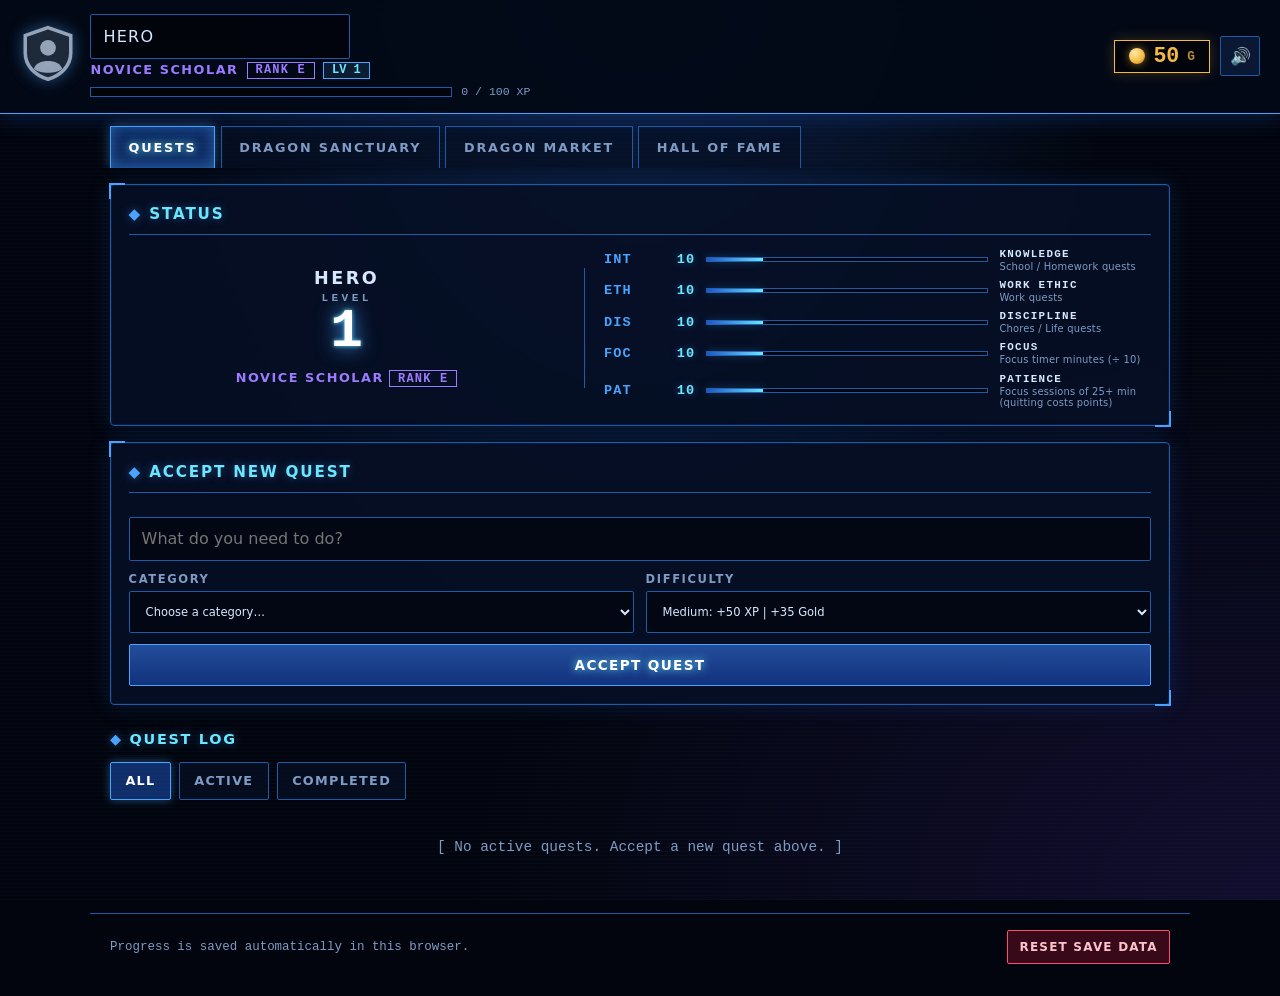
==== index.html @ 3d20ad60 "Add Solo Leveling-style task tracker and dragon focus timer app Quest board with status window, rank" ====
<!DOCTYPE html>
<html lang="en">
<head>
  <meta charset="UTF-8">
  <meta name="viewport" content="width=device-width, initial-scale=1">
  <title>Dragon Quest: Tasks &amp; Focus</title>
  <link rel="stylesheet" href="css/styles.css">
</head>
<body>

  <!-- ===== HEADER: player profile + currency ===== -->
  <header class="app-header">
    <div class="profile">
      <div id="avatar" class="avatar" aria-hidden="true"></div>
      <div class="profile-text">
        <input id="playerName" class="name-input" type="text" maxlength="20" aria-label="Player name" spellcheck="false">
        <div class="profile-sub">
          <span id="playerTitle" class="title-badge"></span>
          <span id="playerRank" class="rank-badge"></span>
          <span id="playerLevel" class="level-badge"></span>
        </div>
        <div class="xp-wrap" title="Experience">
          <div class="bar"><div id="xpFill" class="bar-fill"></div></div>
          <span id="xpText" class="bar-label"></span>
        </div>
      </div>
    </div>
    <div class="header-right">
      <div class="gold-counter" title="Gold">
        <span class="coin" aria-hidden="true"></span>
        <span id="goldValue">0</span>
      </div>
      <button id="muteBtn" class="icon-btn" type="button" aria-label="Toggle sound">🔊</button>
    </div>
  </header>

  <!-- ===== NAVIGATION ===== -->
  <nav class="tabs" role="tablist">
    <button class="tab active" data-tab="quests" role="tab" type="button">Quests</button>
    <button class="tab" data-tab="sanctuary" role="tab" type="button">Dragon Sanctuary</button>
    <button class="tab" data-tab="market" role="tab" type="button">Dragon Market</button>
    <button class="tab" data-tab="hall" role="tab" type="button">Hall of Fame</button>
  </nav>

  <main>
    <!-- ===== MODULE B: QUEST BOARD ===== -->
    <section id="tab-quests" class="panel active">
      <!-- Status window: rendered by renderStatus() in tasks.js -->
      <div id="statusWindow" class="card status-window"></div>

      <form id="taskForm" class="card task-form" autocomplete="off">
        <h2>Accept New Quest</h2>
        <input id="taskTitle" type="text" maxlength="100" placeholder="What do you need to do?" required aria-label="Task name">
        <div class="form-row">
          <label>Category
            <select id="taskCategory" required>
              <option value="" selected disabled>Choose a category…</option>
              <option value="Homework">School / Homework → trains Knowledge</option>
              <option value="Work">Work → trains Work Ethic</option>
              <option value="Personal">Chores / Life → trains Discipline</option>
            </select>
          </label>
          <label>Difficulty
            <select id="taskDifficulty">
              <option value="Easy">Easy: +25 XP | +15 Gold</option>
              <option value="Medium" selected>Medium: +50 XP | +35 Gold</option>
              <option value="Hard">Hard: +100 XP | +75 Gold</option>
            </select>
          </label>
        </div>
        <button class="btn primary" type="submit">Accept Quest</button>
      </form>

      <h2 class="section-title">Quest Log</h2>
      <div class="filters" role="group" aria-label="Filter quests">
        <button class="chip active" data-filter="all" type="button">All</button>
        <button class="chip" data-filter="active" type="button">Active</button>
        <button class="chip" data-filter="completed" type="button">Completed</button>
      </div>
      <ul id="taskList" class="task-list"></ul>
    </section>

    <!-- ===== MODULE C: DRAGON SANCTUARY ===== -->
    <section id="tab-sanctuary" class="panel">
      <div class="sanctuary-grid">
        <div class="card dragon-card">
          <div id="dragonStage" class="dragon-stage"></div>
          <input id="dragonName" class="name-input center" type="text" maxlength="20" aria-label="Dragon name" spellcheck="false">
          <div id="dragonMeta" class="dragon-meta"></div>
          <div class="growth-wrap">
            <div class="bar tall"><div id="growthFill" class="bar-fill"></div></div>
            <div class="growth-text"><span id="growthText"></span><span id="speedText"></span></div>
          </div>
          <div id="adultBanner" class="banner hidden">
            Your dragon is fully grown! You can now archive it to the Hall of Fame and purchase a New Egg in the Dragon Market.
          </div>
        </div>

        <div class="card timer-card">
          <h2>Focus Timer</h2>
          <div id="clock" class="clock">25:00</div>
          <div id="presets" class="presets">
            <button class="chip" data-min="15" type="button">15 min</button>
            <button class="chip active" data-min="25" type="button">25 min</button>
            <button class="chip" data-min="45" type="button">45 min</button>
            <button class="chip" data-min="60" type="button">60 min</button>
          </div>
          <label class="custom-min">Custom minutes (1–180)
            <input id="customMin" type="number" min="1" max="180" step="1" placeholder="e.g. 30">
          </label>
          <div class="controls">
            <button id="startBtn" class="btn primary" type="button">Start Focus</button>
            <button id="pauseBtn" class="btn" type="button">Pause</button>
            <button id="abandonBtn" class="btn danger" type="button">Abandon Session</button>
          </div>
          <div id="sessionNote" class="note"></div>
          <div class="items-row">
            <span id="itemBerry" class="item-pill"></span>
            <button id="usePotionBtn" class="btn small" type="button"></button>
          </div>
        </div>
      </div>
    </section>

    <!-- ===== MODULE D: DRAGON MARKET ===== -->
    <section id="tab-market" class="panel"><div id="marketRoot"></div></section>

    <!-- ===== MODULE E: HALL OF FAME ===== -->
    <section id="tab-hall" class="panel"><div id="hallRoot"></div></section>
  </main>

  <footer class="app-footer">
    <span>Progress is saved automatically in this browser.</span>
    <button id="resetBtn" class="btn danger small" type="button">Reset Save Data</button>
  </footer>

  <!-- Overlays -->
  <div id="notifyLayer" class="notify-layer" aria-live="polite"></div>
  <div id="floatLayer" class="float-layer" aria-live="polite"></div>
  <div id="modalRoot"></div>

  <!-- Classic scripts (no modules) so this file works when opened directly. Order matters. -->
  <script src="js/state.js"></script>
  <script src="js/audio.js"></script>
  <script src="js/ui.js"></script>
  <script src="js/dragon.js"></script>
  <script src="js/tasks.js"></script>
  <script src="js/timer.js"></script>
  <script src="js/shop.js"></script>
  <script src="js/hall.js"></script>
  <script src="js/main.js"></script>
</body>
</html>
---- css/styles.css ----
/* ==========================================================================
   styles.css: "System" interface theme (Solo Leveling inspired).
   Dark void + translucent blue holographic windows with glowing borders and
   corner brackets. All colors live in the :root tokens below.
   ========================================================================== */
:root {
  --bg: #02050d;
  --panel: rgba(6, 16, 38, .86);
  --panel-2: rgba(14, 32, 66, .75);
  --line: #1d5aa8;
  --line-hi: #4aa3ff;
  --glow: rgba(74, 163, 255, .45);
  --text: #d6e8ff;
  --muted: #7f9bc4;
  --accent: #4aa3ff;
  --cyan: #6be6ff;
  --violet: #9b7bff;
  --gold: #f5b942;       /* currency + rewards only, so Gold pops on the blue UI */
  --green: #34d399;
  --red: #ff4d6d;
  --radius: 4px;
  --font: "Bahnschrift", "Segoe UI", system-ui, -apple-system, Roboto, sans-serif;
  --mono: "Cascadia Mono", Consolas, "Courier New", monospace;
}
* { box-sizing: border-box; }
html { -webkit-text-size-adjust: 100%; }
body {
  margin: 0; color: var(--text); font-family: var(--font); line-height: 1.45; min-height: 100vh;
  background-color: var(--bg);
  background-image:
    radial-gradient(ellipse at 50% -20%, rgba(40, 110, 230, .28) 0, transparent 55%),
    radial-gradient(ellipse at 100% 100%, rgba(100, 60, 220, .16) 0, transparent 45%),
    repeating-linear-gradient(0deg, rgba(74, 163, 255, .035) 0 1px, transparent 1px 4px);
  background-attachment: fixed;
}
h1, h2, h3 { margin: 0 0 .5rem; font-weight: 700; letter-spacing: .12em; text-transform: uppercase; }
h2 { font-size: 1rem; } h3 { font-size: .95rem; }
p { margin: .35rem 0; }
.muted { color: var(--muted); font-size: .88rem; }
.hidden { display: none !important; }
:focus-visible { outline: 2px solid var(--cyan); outline-offset: 2px; }

/* ----- System window (every .card) ----- */
.card {
  position: relative; background: var(--panel); border: 1px solid var(--line); border-radius: var(--radius); padding: 1.1rem;
  box-shadow: 0 0 0 1px rgba(74, 163, 255, .08) inset, 0 0 22px rgba(30, 90, 200, .22);
  backdrop-filter: blur(3px);
}
.card::before, .card::after { content: ""; position: absolute; width: 14px; height: 14px; pointer-events: none; border: 2px solid var(--line-hi); }
.card::before { top: -2px; left: -2px; border-right: none; border-bottom: none; }
.card::after { bottom: -2px; right: -2px; border-left: none; border-top: none; }
.card > h2:first-child, .window-title {
  color: var(--cyan); font-size: .95rem; padding-bottom: .55rem; margin-bottom: .8rem;
  border-bottom: 1px solid var(--line); text-shadow: 0 0 10px var(--glow);
}
.card > h2:first-child::before, .window-title::before { content: "◆ "; color: var(--accent); }

/* ----- Header ----- */
.app-header {
  display: flex; justify-content: space-between; align-items: center; gap: 1rem; flex-wrap: wrap;
  padding: .9rem 1.25rem; background: rgba(3, 9, 22, .93); border-bottom: 1px solid var(--line-hi);
  box-shadow: 0 2px 22px rgba(30, 100, 230, .3); position: sticky; top: 0; z-index: 20; backdrop-filter: blur(6px);
}
.profile { display: flex; align-items: center; gap: .9rem; flex: 1 1 320px; min-width: 0; }
.avatar { flex: none; filter: drop-shadow(0 0 8px var(--glow)); }
.profile-text { flex: 1; min-width: 0; }
.name-input {
  background: transparent; border: 1px dashed transparent; color: var(--text); font: 700 1.15rem var(--font);
  letter-spacing: .08em; text-transform: uppercase; padding: .1rem .35rem; border-radius: 2px; width: 100%; max-width: 260px;
}
.name-input:hover, .name-input:focus { border-color: var(--line); background: rgba(0, 0, 0, .3); }
.name-input.center { text-align: center; margin: .5rem auto; display: block; }
.profile-sub { display: flex; gap: .5rem; align-items: center; margin: .15rem 0 .35rem; flex-wrap: wrap; }
.title-badge { color: var(--violet); font-size: .8rem; font-weight: 700; letter-spacing: .12em; text-transform: uppercase; }
.level-badge { border: 1px solid var(--line-hi); color: var(--cyan); font: 700 .75rem var(--mono); padding: .05rem .5rem; background: rgba(74, 163, 255, .12); }
.rank-badge { border: 1px solid var(--violet); color: var(--violet); font: 700 .75rem var(--mono); padding: .05rem .5rem; letter-spacing: .1em; }
.xp-wrap { display: flex; align-items: center; gap: .6rem; max-width: 440px; }
.bar { flex: 1; height: 10px; background: rgba(0, 0, 0, .55); border: 1px solid var(--line); position: relative; overflow: hidden; }
.bar.tall { height: 16px; }
.bar-fill {
  height: 100%; width: 0; transition: width .7s ease;
  background: linear-gradient(90deg, #1b56c8, var(--accent) 70%, var(--cyan)); box-shadow: 0 0 12px var(--glow);
}
#growthFill { background: linear-gradient(90deg, #0d8f6e, var(--green)); box-shadow: 0 0 12px rgba(52, 211, 153, .4); }
.bar-label { font: .72rem var(--mono); color: var(--muted); white-space: nowrap; }
.header-right { display: flex; align-items: center; gap: .6rem; }
.gold-counter {
  display: flex; align-items: center; gap: .5rem; font: 700 1.35rem var(--mono); color: var(--gold);
  background: rgba(0, 0, 0, .5); border: 1px solid var(--gold); padding: .2rem .9rem; box-shadow: 0 0 14px rgba(245, 185, 66, .22);
}
.gold-counter::after { content: "G"; font-size: .8rem; opacity: .75; }
.coin { width: 16px; height: 16px; border-radius: 50%; background: radial-gradient(circle at 35% 30%, #ffe9a8, var(--gold) 60%, #a86a0a); box-shadow: 0 0 8px rgba(245, 185, 66, .6); }
.icon-btn { background: rgba(14, 32, 66, .7); border: 1px solid var(--line); color: var(--text); width: 40px; height: 40px; cursor: pointer; font-size: 1.05rem; border-radius: 2px; }
.icon-btn:hover { border-color: var(--cyan); box-shadow: 0 0 10px var(--glow); }

/* ----- Tabs ----- */
.tabs { display: flex; gap: .35rem; padding: .8rem 1.25rem 0; overflow-x: auto; max-width: 1100px; margin: 0 auto; scrollbar-width: none; }
.tabs::-webkit-scrollbar { display: none; }
.tab {
  flex: none; background: rgba(6, 16, 38, .7); color: var(--muted); border: 1px solid var(--line); border-bottom: none;
  padding: .6rem 1.1rem; cursor: pointer; font: 700 .8rem var(--font); letter-spacing: .14em; text-transform: uppercase; min-height: 42px;
}
.tab:hover { color: var(--text); }
.tab.active { color: #fff; background: rgba(30, 90, 200, .45); border-color: var(--line-hi); box-shadow: 0 -2px 14px var(--glow) inset, 0 0 12px var(--glow); text-shadow: 0 0 8px var(--cyan); }
main { max-width: 1100px; margin: 0 auto; padding: 1rem 1.25rem 2rem; }
.panel { display: none; animation: fade .3s ease; }
.panel.active { display: block; }
@keyframes fade { from { opacity: 0; transform: translateY(6px); } to { opacity: 1; transform: none; } }

/* ----- Buttons, chips, inputs ----- */
.btn {
  background: rgba(14, 32, 66, .75); color: var(--text); border: 1px solid var(--line); border-radius: 2px;
  padding: .6rem 1rem; font: 700 .85rem var(--font); letter-spacing: .1em; text-transform: uppercase; cursor: pointer; min-height: 42px;
  transition: box-shadow .15s, border-color .15s, background .15s;
}
.btn:hover:not(:disabled) { border-color: var(--cyan); box-shadow: 0 0 14px var(--glow); background: rgba(30, 90, 200, .35); }
.btn.primary { border-color: var(--line-hi); background: linear-gradient(180deg, rgba(60, 130, 255, .55), rgba(30, 80, 200, .55)); color: #fff; text-shadow: 0 0 8px var(--cyan); }
.btn.danger { border-color: var(--red); color: #ffc2cd; background: rgba(120, 15, 40, .45); }
.btn.danger:hover:not(:disabled) { box-shadow: 0 0 14px rgba(255, 77, 109, .5); border-color: var(--red); background: rgba(160, 20, 50, .55); }
.btn.small { padding: .35rem .7rem; min-height: 34px; font-size: .75rem; }
.btn:disabled { opacity: .4; cursor: not-allowed; }
.btn small { text-transform: none; letter-spacing: 0; font-weight: 500; opacity: .85; }
.chip { background: rgba(6, 16, 38, .7); color: var(--muted); border: 1px solid var(--line); border-radius: 2px; padding: .4rem .9rem; cursor: pointer; font: 700 .8rem var(--font); letter-spacing: .1em; text-transform: uppercase; min-height: 38px; }
.chip.active { color: #fff; border-color: var(--line-hi); background: rgba(30, 90, 200, .5); box-shadow: 0 0 10px var(--glow); }
.chip:disabled { opacity: .45; cursor: not-allowed; }
input[type=text], input[type=number], select {
  width: 100%; background: rgba(0, 0, 0, .45); color: var(--text); border: 1px solid var(--line); border-radius: 2px; padding: .6rem .75rem; font: inherit; min-height: 42px;
}
input[type=text]:focus, input[type=number]:focus, select:focus { border-color: var(--cyan); box-shadow: 0 0 10px var(--glow); outline: none; }
label { display: block; font: 700 .72rem var(--font); letter-spacing: .14em; text-transform: uppercase; color: var(--muted); }
label > select, label > input { margin-top: .3rem; text-transform: none; letter-spacing: normal; font-weight: 400; }
.badge { display: inline-block; font: 700 .68rem var(--mono); letter-spacing: .06em; text-transform: uppercase; padding: .1rem .5rem; border: 1px solid var(--line); background: rgba(14, 32, 66, .6); margin-right: .3rem; }
.badge.diff-Easy { color: #8be9b0; border-color: #2c7a55; }
.badge.diff-Medium { color: #7fc8ff; border-color: var(--line-hi); }
.badge.diff-Hard { color: #ff8da3; border-color: #a8324b; }
.badge.sleepy { color: #c4b5fd; border-color: #7c3aed; }
.badge.stage { color: var(--cyan); border-color: var(--line-hi); }
.badge.el-Fire { color: #fb923c; } .badge.el-Ice { color: #67e8f9; } .badge.el-Forest { color: #6ee7b7; } .badge.el-Storm { color: #c4b5fd; } .badge.el-Cosmic { color: #e879f9; }
.banner { margin: .8rem 0; padding: .7rem .9rem; border: 1px solid var(--green); background: rgba(52, 211, 153, .1); }
.banner.lock { border-color: var(--red); background: rgba(255, 77, 109, .1); }
.note { color: var(--muted); font-size: .88rem; margin-top: .6rem; text-align: center; }
.empty { text-align: center; color: var(--muted); padding: 1.5rem; list-style: none; font-family: var(--mono); font-size: .9rem; }
.section-title { margin: 1.5rem 0 .75rem; color: var(--cyan); font-size: .9rem; text-shadow: 0 0 10px var(--glow); }
.section-title::before { content: "◆ "; color: var(--accent); }
.big { font-size: 1.15rem; } .gold-text { color: var(--gold); font-weight: 700; font-family: var(--mono); }

/* ----- Status window ----- */
.status-window { margin-bottom: 1rem; }
.status-grid { display: grid; grid-template-columns: 1fr 1.2fr; gap: 1.2rem; align-items: center; }
.status-id { text-align: center; border-right: 1px solid var(--line); padding-right: 1.2rem; }
.status-name { font: 700 1.1rem var(--font); letter-spacing: .14em; text-transform: uppercase; overflow-wrap: anywhere; }
.status-level { font: 800 3.4rem/1 var(--mono); color: #fff; text-shadow: 0 0 20px var(--accent), 0 0 4px var(--cyan); margin: .35rem 0; }
.status-level small { display: block; font-size: .7rem; letter-spacing: .3em; color: var(--muted); text-shadow: none; }
.stat-list { display: grid; gap: .45rem; }
.stat-row { display: flex; align-items: center; gap: .7rem; font: 700 .85rem var(--mono); letter-spacing: .08em; }
.stat-row .stat-name { width: 2.6rem; flex: none; color: var(--accent); }
.stat-row .stat-hint { width: 9.5rem; flex: none; font-size: .68rem; line-height: 1.2; color: var(--text); letter-spacing: .12em; text-transform: uppercase; }
.stat-row .stat-hint small { display: block; font: 500 .62rem var(--font); letter-spacing: .02em; text-transform: none; color: var(--muted); }
.stat-row .stat-val { width: 2.4rem; text-align: right; color: var(--cyan); text-shadow: 0 0 8px var(--glow); }
.stat-row .stat-bar { flex: 1; height: 5px; background: rgba(0, 0, 0, .55); border: 1px solid var(--line); }
.stat-row .stat-bar i { display: block; height: 100%; background: linear-gradient(90deg, #1b56c8, var(--cyan)); box-shadow: 0 0 8px var(--glow); }

/* ----- Quest Board ----- */
.task-form { display: grid; gap: .7rem; margin-bottom: 1rem; }
.form-row { display: grid; grid-template-columns: 1fr 1fr; gap: .7rem; }
.filters { display: flex; gap: .5rem; margin-bottom: .8rem; flex-wrap: wrap; }
.task-list { list-style: none; margin: 0; padding: 0; display: grid; gap: .65rem; }
.task {
  position: relative; display: flex; align-items: center; gap: .9rem; background: var(--panel); border: 1px solid var(--line);
  border-left: 3px solid var(--accent); padding: .8rem .95rem; box-shadow: 0 0 14px rgba(30, 90, 200, .15); transition: border-color .2s, box-shadow .2s;
}
.task:hover { border-color: var(--line-hi); box-shadow: 0 0 18px var(--glow); }
.task.done { border-left-color: var(--green); opacity: .6; }
.task.done .task-title { text-decoration: line-through; text-decoration-color: var(--green); }
.task-check {
  appearance: none; -webkit-appearance: none; flex: none; width: 26px; height: 26px; cursor: pointer; margin: 0;
  border: 1px solid var(--line-hi); background: rgba(0, 0, 0, .5); display: grid; place-content: center;
}
.task-check:hover { box-shadow: 0 0 10px var(--glow); }
.task-check::after { content: "✓"; color: var(--green); font: 900 1rem var(--font); transform: scale(0); transition: transform .15s; text-shadow: 0 0 8px var(--green); }
.task-check:checked { border-color: var(--green); }
.task-check:checked::after { transform: scale(1); }
.task-main { flex: 1; min-width: 0; }
.task-title { font-weight: 600; overflow-wrap: anywhere; letter-spacing: .02em; }
.task-meta { margin-top: .3rem; display: flex; flex-wrap: wrap; align-items: center; gap: .15rem; }
.goal { font: 700 .72rem var(--mono); color: var(--muted); margin-right: .5rem; letter-spacing: .08em; }
.task.done .goal { color: var(--green); }
.reward { font: 700 .72rem var(--mono); color: var(--gold); letter-spacing: .04em; }
.del:hover { border-color: var(--red); color: var(--red); box-shadow: 0 0 10px rgba(255, 77, 109, .4); }

/* ----- Sanctuary (dragon: not redesigned yet, inherits theme) ----- */
.sanctuary-grid { display: grid; grid-template-columns: 1fr 1fr; gap: 1rem; }
.dragon-card { text-align: center; }
.dragon-stage { width: min(280px, 80%); margin: 0 auto; }
.dragon-svg { width: 100%; height: auto; filter: drop-shadow(0 0 14px rgba(74, 163, 255, .3)); }
.dragon-svg.wobble .egg-body { animation: wobble 1.1s ease-in-out infinite; transform-origin: 100px 176px; }
.dragon-svg.wobble:not(.stage-egg) { animation: bob 1.6s ease-in-out infinite; }
@keyframes wobble { 0%, 100% { transform: rotate(-4deg); } 50% { transform: rotate(4deg); } }
@keyframes bob { 0%, 100% { transform: translateY(0); } 50% { transform: translateY(-5px); } }
.dragon-meta { margin-bottom: .6rem; }
.growth-wrap { margin-top: .6rem; }
.growth-text { display: flex; justify-content: space-between; font: .8rem var(--mono); color: var(--muted); margin-top: .3rem; }
.timer-card { display: flex; flex-direction: column; gap: .75rem; }
.clock { font: 800 4rem/1 var(--mono); text-align: center; color: #fff; text-shadow: 0 0 22px var(--accent), 0 0 4px var(--cyan); padding: .5rem 0; }
.presets { display: flex; gap: .5rem; flex-wrap: wrap; justify-content: center; }
.controls { display: grid; grid-template-columns: repeat(3, 1fr); gap: .5rem; }
.items-row { display: flex; justify-content: space-between; align-items: center; gap: .5rem; flex-wrap: wrap; border-top: 1px solid var(--line); padding-top: .75rem; }
.item-pill { font-size: .9rem; }

/* ----- Market ----- */
.shop-grid { display: grid; grid-template-columns: repeat(auto-fill, minmax(250px, 1fr)); gap: 1rem; }
.shop-item { display: flex; flex-direction: column; gap: .3rem; }
.shop-item .btn { margin-top: auto; }
.shop-icon { font-size: 2.1rem; }
.tier-pips { display: flex; gap: .35rem; }
.pip { width: 26px; height: 6px; background: rgba(0, 0, 0, .55); border: 1px solid var(--line); }
.pip.on { background: var(--accent); border-color: var(--cyan); box-shadow: 0 0 8px var(--glow); }
.egg-item { max-width: 420px; }

/* ----- Hall of Fame ----- */
.collection { display: flex; gap: .7rem; flex-wrap: wrap; }
.el-slot { background: var(--panel); border: 1px solid var(--line); padding: .6rem .9rem; display: flex; flex-direction: column; gap: .2rem; align-items: center; min-width: 110px; }
.el-slot.unlocked { border-color: var(--green); box-shadow: 0 0 12px rgba(52, 211, 153, .2); }
.el-slot.progress { border-color: var(--accent); border-style: dashed; }
.el-slot.locked { opacity: .4; filter: grayscale(1); }
.hall-grid { display: grid; grid-template-columns: repeat(auto-fill, minmax(210px, 1fr)); gap: 1rem; }
.hall-card { text-align: center; }
.hall-portrait { width: 160px; margin: 0 auto; }

/* ----- Footer ----- */
.app-footer { display: flex; justify-content: space-between; align-items: center; gap: 1rem; flex-wrap: wrap; max-width: 1100px; margin: 0 auto; padding: 1rem 1.25rem 2rem; color: var(--muted); font: .78rem var(--mono); border-top: 1px solid var(--line); }

/* ----- Floating text ----- */
.float-layer { position: fixed; inset: 0; pointer-events: none; z-index: 60; }
.float-text { position: absolute; top: 80px; font: 800 1.4rem var(--mono); text-shadow: 0 0 12px currentColor, 0 2px 6px #000; animation: floatUp 1.6s ease-out forwards; }
.float-text.gold { color: var(--gold); } .float-text.xp { color: var(--cyan); } .float-text.loss { color: var(--red); }
@keyframes floatUp { from { opacity: 1; transform: translateY(0); } to { opacity: 0; transform: translateY(70px); } }

/* ----- [ SYSTEM ] notifications (toasts) ----- */
.notify-layer { position: fixed; top: 84px; left: 50%; transform: translateX(-50%); z-index: 70; display: grid; gap: .6rem; width: min(92vw, 440px); pointer-events: none; }
.notify {
  position: relative; background: var(--panel); border: 1px solid var(--line-hi); padding: .75rem 1rem;
  box-shadow: 0 0 26px var(--glow), 0 0 0 1px rgba(74, 163, 255, .12) inset; animation: notifyIn .35s ease-out; backdrop-filter: blur(4px);
}
.notify.out { animation: notifyOut .35s ease-in forwards; }
.notify::before { content: ""; position: absolute; left: 0; top: 0; bottom: 0; width: 3px; background: var(--cyan); box-shadow: 0 0 12px var(--cyan); }
.notify.bad::before { background: var(--red); box-shadow: 0 0 12px var(--red); }
.notify-tag { font: 700 .7rem var(--mono); letter-spacing: .25em; color: var(--accent); text-transform: uppercase; }
.notify-title { font: 700 1rem var(--font); letter-spacing: .14em; text-transform: uppercase; color: #fff; text-shadow: 0 0 10px var(--cyan); margin: .1rem 0 .3rem; }
.notify-line { font: .82rem var(--mono); color: var(--text); }
.notify-line b { color: var(--gold); font-weight: 700; }
@keyframes notifyIn { from { opacity: 0; transform: translateY(-14px) scale(.96); } to { opacity: 1; transform: none; } }
@keyframes notifyOut { to { opacity: 0; transform: translateY(-10px); } }

/* ----- Modals ----- */
.modal-overlay { position: fixed; inset: 0; background: rgba(1, 3, 10, .8); display: grid; place-items: center; z-index: 50; padding: 1rem; animation: fade .2s ease; backdrop-filter: blur(2px); }
.modal {
  position: relative; background: linear-gradient(180deg, rgba(10, 28, 64, .96), rgba(4, 10, 26, .98)); border: 1px solid var(--line-hi);
  padding: 1.4rem; max-width: 460px; width: 100%; text-align: center; box-shadow: 0 0 46px var(--glow), 0 0 0 1px rgba(74, 163, 255, .15) inset;
}
.modal-body { max-height: 65vh; overflow-y: auto; overflow-x: hidden; }
.modal::before, .modal::after { content: ""; position: absolute; width: 18px; height: 18px; border: 2px solid var(--cyan); pointer-events: none; }
.modal::before { top: -3px; left: -3px; border-right: none; border-bottom: none; }
.modal::after { bottom: -3px; right: -3px; border-left: none; border-top: none; }
.modal h2 { color: var(--cyan); font-size: 1.1rem; text-shadow: 0 0 12px var(--glow); }
.modal-actions { display: flex; gap: .6rem; justify-content: center; margin-top: 1.1rem; flex-wrap: wrap; }
.modal-dragon { width: 180px; margin: 0 auto; }

/* Level Up window */
.modal.system { animation: sysPop .45s cubic-bezier(.2, 1.3, .4, 1); }
@keyframes sysPop { from { opacity: 0; transform: scale(.85); } to { opacity: 1; transform: none; } }
.sys-tag { font: 700 .78rem var(--mono); letter-spacing: .4em; color: var(--accent); }
.levelup-title { font: 800 2.6rem/1.1 var(--font); letter-spacing: .18em; color: #fff; text-shadow: 0 0 24px var(--accent), 0 0 6px var(--cyan); margin: .5rem 0; animation: pulse 1.8s ease-in-out infinite; }
@keyframes pulse { 0%, 100% { text-shadow: 0 0 18px var(--accent), 0 0 4px var(--cyan); } 50% { text-shadow: 0 0 36px var(--accent), 0 0 10px var(--cyan); } }
.levelup-nums { font: 700 1.5rem var(--mono); color: var(--cyan); margin: .4rem 0; }
.levelup-nums span { color: var(--muted); margin: 0 .5rem; }
.levelup-line { font: .88rem var(--mono); color: var(--text); margin: .25rem 0; }
.levelup-line b { color: var(--violet); }
.sys-divider { height: 1px; background: linear-gradient(90deg, transparent, var(--line-hi), transparent); margin: .8rem 0; }

/* ----- Responsive ----- */
@media (max-width: 760px) {
  .sanctuary-grid { grid-template-columns: 1fr; }
  .form-row { grid-template-columns: 1fr; }
  .status-grid { grid-template-columns: 1fr; }
  .status-id { border-right: none; border-bottom: 1px solid var(--line); padding: 0 0 1rem; }
  .clock { font-size: 3.2rem; }
  .gold-counter { font-size: 1.15rem; }
  .app-header { position: static; }
  .levelup-title { font-size: 2rem; }
}
@media (prefers-reduced-motion: reduce) { * { animation: none !important; transition: none !important; } }
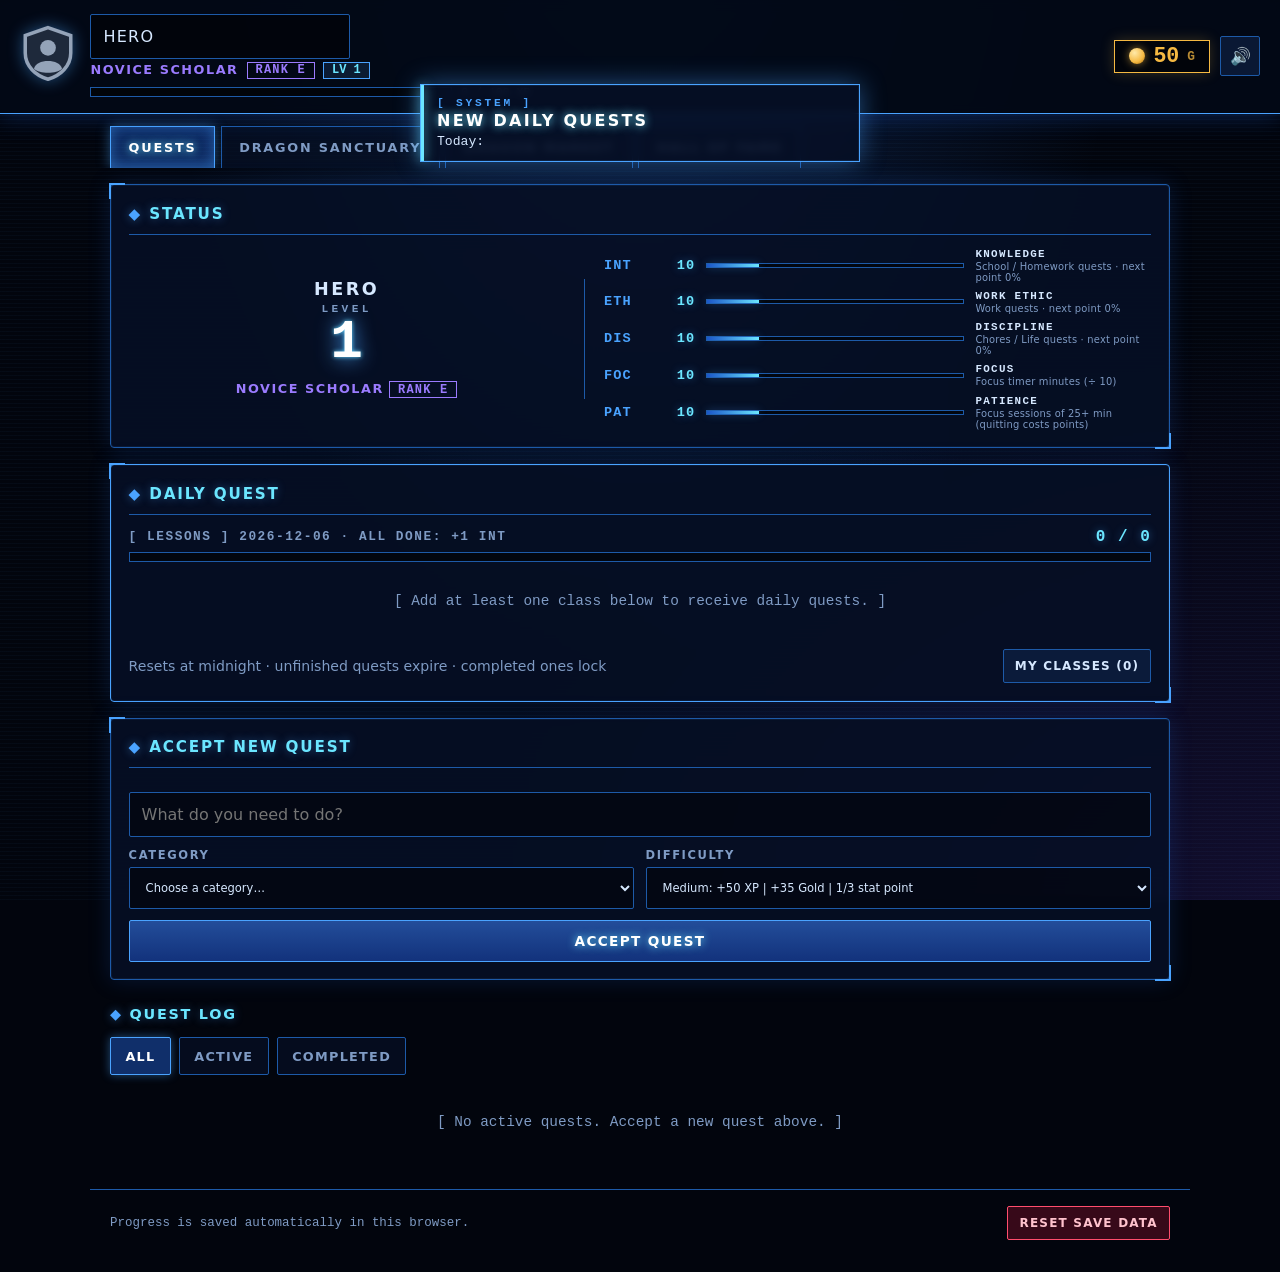
==== commit 91733d8f: "Daily quests, quest-based stat progression, battles and University in plan - js/daily.js: 3 automati" ====
--- a/index.html
+++ b/index.html
@@ -48,6 +48,9 @@
       <!-- Status window: rendered by renderStatus() in tasks.js -->
       <div id="statusWindow" class="card status-window"></div>
 
+      <!-- Daily quests: rendered by renderDaily() in daily.js -->
+      <div id="dailyWindow" class="card daily-window"></div>
+
       <form id="taskForm" class="card task-form" autocomplete="off">
         <h2>Accept New Quest</h2>
         <input id="taskTitle" type="text" maxlength="100" placeholder="What do you need to do?" required aria-label="Task name">
@@ -62,9 +65,9 @@
           </label>
           <label>Difficulty
             <select id="taskDifficulty">
-              <option value="Easy">Easy: +25 XP | +15 Gold</option>
-              <option value="Medium" selected>Medium: +50 XP | +35 Gold</option>
-              <option value="Hard">Hard: +100 XP | +75 Gold</option>
+              <option value="Easy">Easy: +25 XP | +15 Gold | 1/5 stat point</option>
+              <option value="Medium" selected>Medium: +50 XP | +35 Gold | 1/3 stat point</option>
+              <option value="Hard">Hard: +100 XP | +75 Gold | +1 stat point</option>
             </select>
           </label>
         </div>
@@ -145,6 +148,7 @@
   <script src="js/ui.js"></script>
   <script src="js/dragon.js"></script>
   <script src="js/tasks.js"></script>
+  <script src="js/daily.js"></script>
   <script src="js/timer.js"></script>
   <script src="js/shop.js"></script>
   <script src="js/hall.js"></script>
--- a/css/styles.css
+++ b/css/styles.css
@@ -154,11 +154,31 @@
 .stat-list { display: grid; gap: .45rem; }
 .stat-row { display: flex; align-items: center; gap: .7rem; font: 700 .85rem var(--mono); letter-spacing: .08em; }
 .stat-row .stat-name { width: 2.6rem; flex: none; color: var(--accent); }
-.stat-row .stat-hint { width: 9.5rem; flex: none; font-size: .68rem; line-height: 1.2; color: var(--text); letter-spacing: .12em; text-transform: uppercase; }
+.stat-row .stat-hint { width: 11rem; flex: none; font-size: .68rem; line-height: 1.2; color: var(--text); letter-spacing: .12em; text-transform: uppercase; }
 .stat-row .stat-hint small { display: block; font: 500 .62rem var(--font); letter-spacing: .02em; text-transform: none; color: var(--muted); }
 .stat-row .stat-val { width: 2.4rem; text-align: right; color: var(--cyan); text-shadow: 0 0 8px var(--glow); }
 .stat-row .stat-bar { flex: 1; height: 5px; background: rgba(0, 0, 0, .55); border: 1px solid var(--line); }
 .stat-row .stat-bar i { display: block; height: 100%; background: linear-gradient(90deg, #1b56c8, var(--cyan)); box-shadow: 0 0 8px var(--glow); }
+
+/* ----- Daily quests ----- */
+.daily-window { margin-bottom: 1rem; border-color: var(--line-hi); }
+.daily-head { display: flex; justify-content: space-between; align-items: center; font: 700 .8rem var(--mono); letter-spacing: .12em; color: var(--muted); margin-bottom: .4rem; }
+.daily-count { color: var(--cyan); font-size: 1rem; text-shadow: 0 0 8px var(--glow); }
+.daily-list { margin-top: .8rem; }
+.task.daily { border-left-color: var(--cyan); }
+.task.daily .task-check:disabled { cursor: not-allowed; }
+.badge.locked { color: var(--green); border-color: var(--green); }
+.daily-warn { margin-top: .8rem; padding: .6rem .8rem; border: 1px solid var(--gold); background: rgba(245, 185, 66, .08); font-size: .85rem; }
+.daily-warn.bad { border-color: var(--red); background: rgba(255, 77, 109, .1); }
+.daily-foot { display: flex; justify-content: space-between; align-items: center; gap: .6rem; flex-wrap: wrap; margin-top: .8rem; font-size: .78rem; }
+.class-editor { margin-top: .8rem; padding-top: .8rem; border-top: 1px solid var(--line); }
+.class-chips { display: flex; flex-wrap: wrap; gap: .4rem; margin-bottom: .6rem; }
+.class-chip { display: inline-flex; align-items: center; gap: .35rem; padding: .25rem .3rem .25rem .6rem; border: 1px solid var(--line-hi); background: rgba(30, 90, 200, .25); font-size: .82rem; }
+.class-del { background: none; border: none; color: var(--muted); cursor: pointer; font-size: .8rem; padding: .1rem .3rem; }
+.class-del:hover { color: var(--red); }
+.class-form { display: flex; gap: .5rem; margin-bottom: .4rem; }
+.class-form input { flex: 1; }
+.rank-badge.penalty { color: var(--red); border-color: var(--red); }
 
 /* ----- Quest Board ----- */
 .task-form { display: grid; gap: .7rem; margin-bottom: 1rem; }
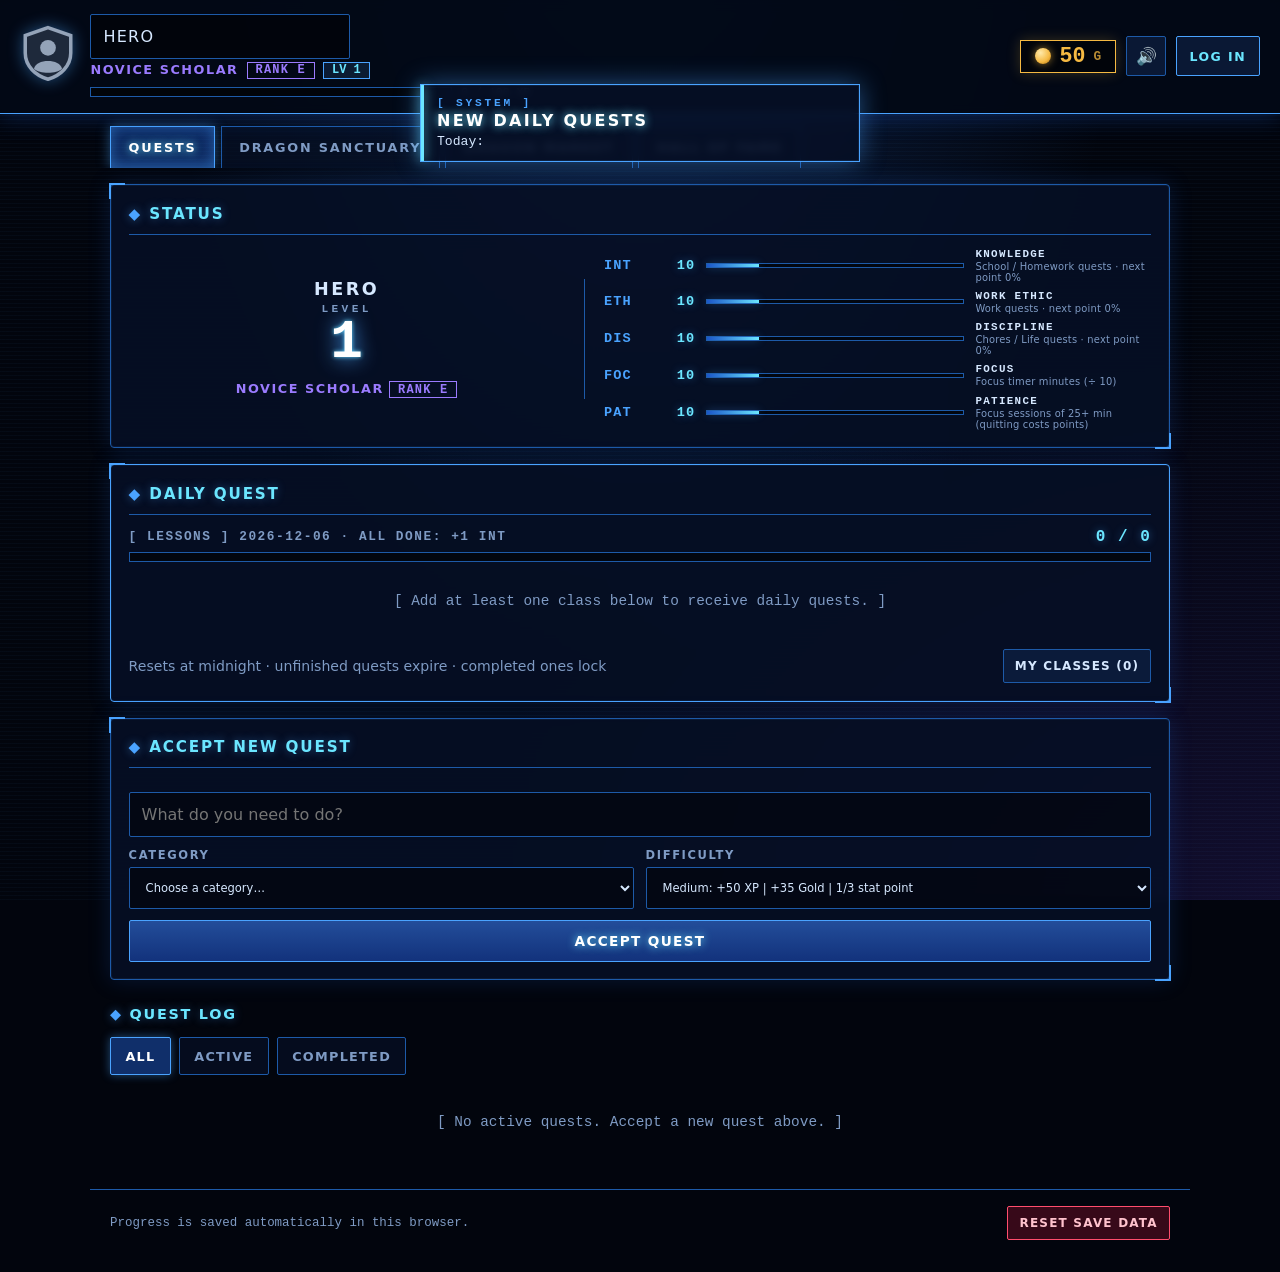
==== commit 80e95e0f: "Add optional accounts with cloud saves (Supabase) - Log in with username + password, create account " ====
--- a/index.html
+++ b/index.html
@@ -31,6 +31,7 @@
         <span id="goldValue">0</span>
       </div>
       <button id="muteBtn" class="icon-btn" type="button" aria-label="Toggle sound">🔊</button>
+      <button id="accountBtn" class="account-btn" type="button" aria-label="Account">LOG IN</button>
     </div>
   </header>
 
@@ -152,6 +153,10 @@
   <script src="js/timer.js"></script>
   <script src="js/shop.js"></script>
   <script src="js/hall.js"></script>
+  <!-- Accounts + cloud saves (optional; guest play works without them) -->
+  <script src="vendor/supabase/supabase.js"></script>
+  <script src="js/supabase-config.js"></script>
+  <script src="js/auth.js"></script>
   <script src="js/main.js"></script>
 </body>
 </html>
--- a/css/styles.css
+++ b/css/styles.css
@@ -123,10 +123,10 @@
 .chip { background: rgba(6, 16, 38, .7); color: var(--muted); border: 1px solid var(--line); border-radius: 2px; padding: .4rem .9rem; cursor: pointer; font: 700 .8rem var(--font); letter-spacing: .1em; text-transform: uppercase; min-height: 38px; }
 .chip.active { color: #fff; border-color: var(--line-hi); background: rgba(30, 90, 200, .5); box-shadow: 0 0 10px var(--glow); }
 .chip:disabled { opacity: .45; cursor: not-allowed; }
-input[type=text], input[type=number], select {
+input[type=text], input[type=number], input[type=email], input[type=password], select {
   width: 100%; background: rgba(0, 0, 0, .45); color: var(--text); border: 1px solid var(--line); border-radius: 2px; padding: .6rem .75rem; font: inherit; min-height: 42px;
 }
-input[type=text]:focus, input[type=number]:focus, select:focus { border-color: var(--cyan); box-shadow: 0 0 10px var(--glow); outline: none; }
+input[type=text]:focus, input[type=number]:focus, input[type=email]:focus, input[type=password]:focus, select:focus { border-color: var(--cyan); box-shadow: 0 0 10px var(--glow); outline: none; }
 label { display: block; font: 700 .72rem var(--font); letter-spacing: .14em; text-transform: uppercase; color: var(--muted); }
 label > select, label > input { margin-top: .3rem; text-transform: none; letter-spacing: normal; font-weight: 400; }
 .badge { display: inline-block; font: 700 .68rem var(--mono); letter-spacing: .06em; text-transform: uppercase; padding: .1rem .5rem; border: 1px solid var(--line); background: rgba(14, 32, 66, .6); margin-right: .3rem; }
@@ -159,6 +159,30 @@
 .stat-row .stat-val { width: 2.4rem; text-align: right; color: var(--cyan); text-shadow: 0 0 8px var(--glow); }
 .stat-row .stat-bar { flex: 1; height: 5px; background: rgba(0, 0, 0, .55); border: 1px solid var(--line); }
 .stat-row .stat-bar i { display: block; height: 100%; background: linear-gradient(90deg, #1b56c8, var(--cyan)); box-shadow: 0 0 8px var(--glow); }
+
+/* ----- Account (header button + log in / create account window) ----- */
+.account-btn {
+  height: 40px; padding: 0 .8rem; border-radius: 2px; cursor: pointer; max-width: 170px; overflow: hidden; text-overflow: ellipsis; white-space: nowrap;
+  background: rgba(14, 32, 66, .7); border: 1px solid var(--line-hi); color: var(--cyan); font: 700 .78rem var(--font); letter-spacing: .12em; text-transform: uppercase;
+}
+.account-btn:hover { box-shadow: 0 0 12px var(--glow); border-color: var(--cyan); }
+.account-btn.logged { color: #fff; text-transform: none; letter-spacing: .04em; }
+.account-btn.warn { border-color: var(--gold); color: var(--gold); }
+.auth-modal { text-align: left; }
+.auth-modal h2, .auth-modal .sys-tag { text-align: center; }
+.auth-tabs { display: flex; gap: .4rem; justify-content: center; margin: .4rem 0 1rem; }
+.auth-form { display: grid; gap: .7rem; }
+.auth-form label { display: grid; gap: .3rem; }
+.auth-form label input { text-transform: none; letter-spacing: normal; font-weight: 400; }
+.auth-hint { margin: 0; font-size: .78rem; }
+.auth-msg { margin: 0; min-height: 1.2em; font-size: .85rem; }
+.auth-msg.bad { color: var(--red); }
+.auth-msg.good { color: var(--green); }
+.auth-link { background: none; border: none; color: var(--accent); cursor: pointer; font: inherit; font-size: .8rem; justify-self: center; text-decoration: underline; }
+.save-choice { display: grid; grid-template-columns: 1fr 1fr; gap: .6rem; margin: .8rem 0; }
+.save-choice > div { display: grid; gap: .2rem; padding: .6rem; border: 1px solid var(--line-hi); background: rgba(30, 90, 200, .15); }
+.save-choice span { font: 700 .85rem var(--mono); color: var(--cyan); }
+.save-choice small { color: var(--muted); font-size: .72rem; }
 
 /* ----- Daily quests ----- */
 .daily-window { margin-bottom: 1rem; border-color: var(--line-hi); }
